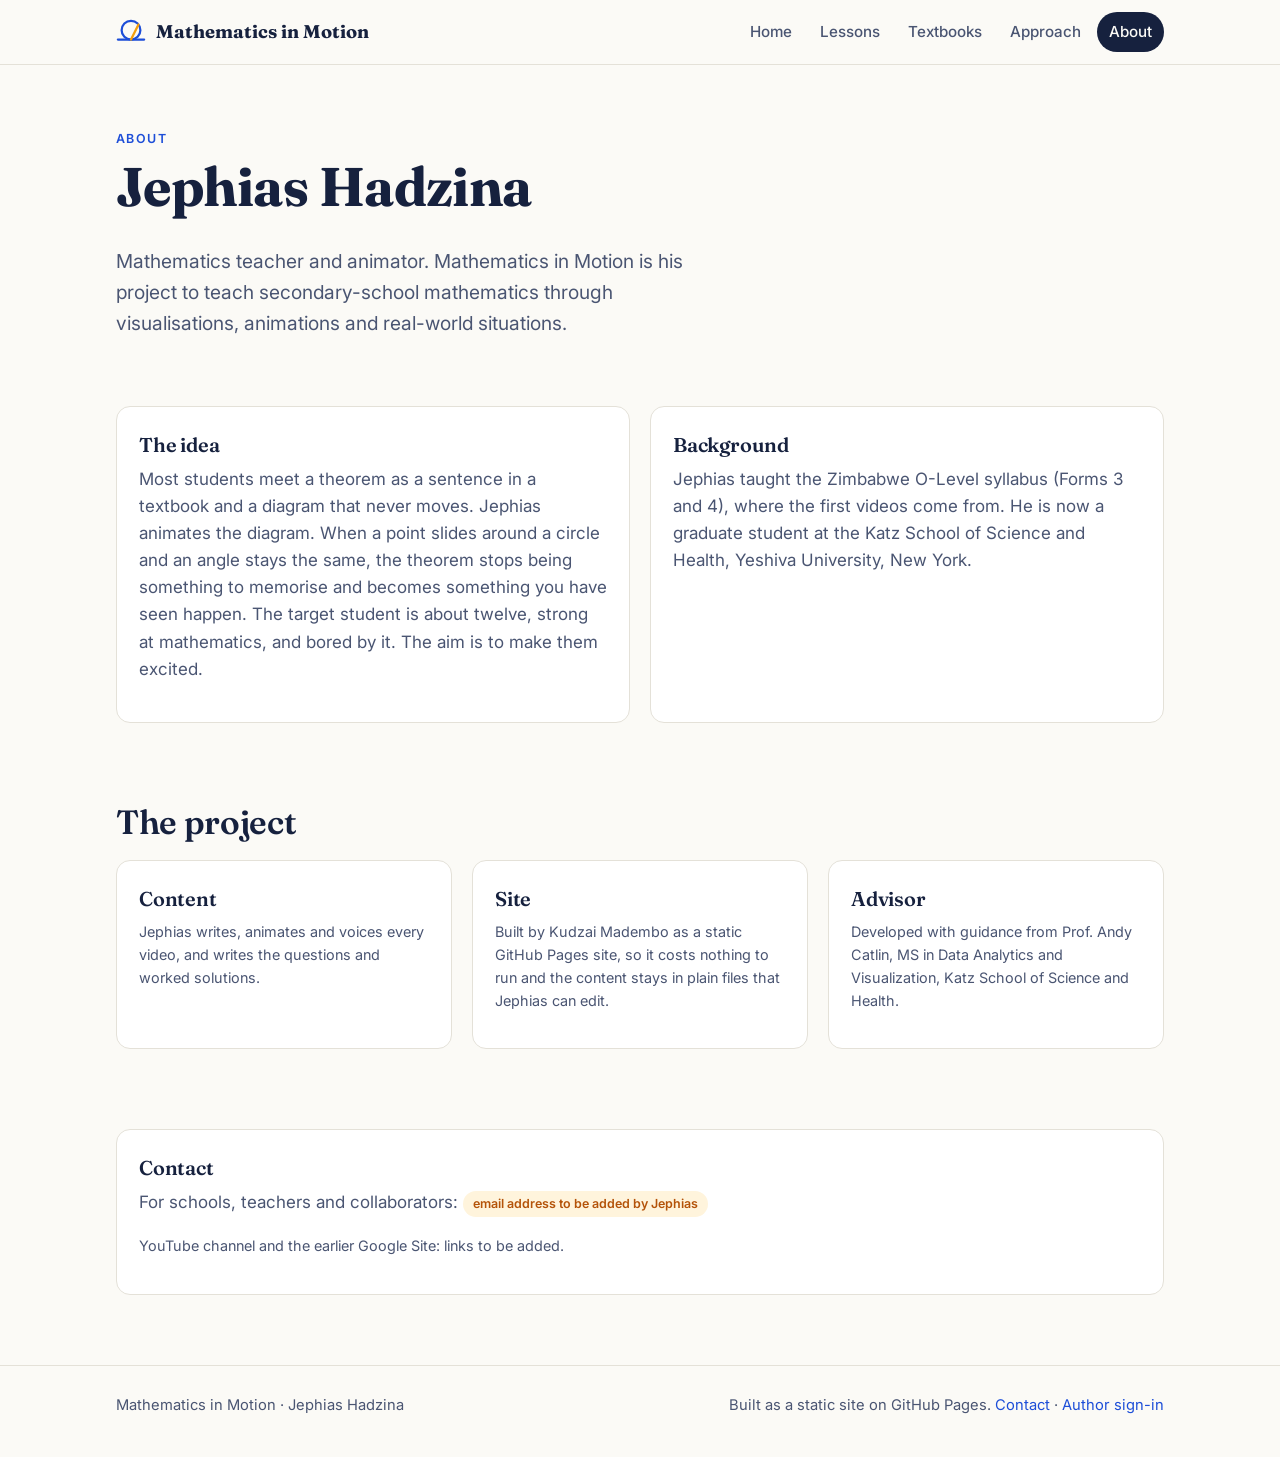
==== about.html @ 214fcb11 "Mathematics in Motion showcase site Seven-page static site for Jephias Hadzina's animated maths less" ====
<!doctype html>
<html lang="en">
<head>
  <meta charset="utf-8">
  <meta name="viewport" content="width=device-width, initial-scale=1">
  <title>About · Mathematics in Motion</title>
  <meta name="description" content="About Jephias Hadzina and the Mathematics in Motion project.">
  <link rel="preconnect" href="https://fonts.googleapis.com">
  <link href="https://fonts.googleapis.com/css2?family=Fraunces:opsz,wght@9..144,600;9..144,700&family=Inter:wght@400;500;600&display=swap" rel="stylesheet">
  <link rel="stylesheet" href="assets/style.css">
</head>
<body>
  <header class="site-header">
    <div class="wrap">
      <a class="brand" href="index.html">
        <svg viewBox="0 0 32 32" aria-hidden="true"><circle cx="16" cy="14" r="10" fill="none" stroke="var(--accent)" stroke-width="2.4"/><line x1="2" y1="24" x2="30" y2="24" stroke="var(--accent)" stroke-width="2.4" stroke-linecap="round"/><line x1="16" y1="24" x2="24" y2="8" stroke="var(--spark)" stroke-width="2.4" stroke-linecap="round"/></svg>
        Mathematics in Motion
      </a>
      <button class="nav-toggle" aria-expanded="false" aria-controls="nav">Menu</button>
      <nav class="nav" id="nav" aria-label="Main">
        <a href="index.html">Home</a>
        <a href="lessons.html">Lessons</a>
        <a href="textbooks.html">Textbooks</a>
        <a href="approach.html">Approach</a>
        <a href="about.html">About</a>
      </nav>
    </div>
  </header>

  <main>
    <section class="hero" style="padding-bottom:8px">
      <div class="wrap">
        <div class="eyebrow">About</div>
        <h1>Jephias Hadzina</h1>
        <p class="lead muted">Mathematics teacher and animator. Mathematics in Motion is his project to teach secondary-school mathematics through visualisations, animations and real-world situations.</p>
      </div>
    </section>

    <section>
      <div class="wrap grid grid-2">
        <div class="card">
          <h3>The idea</h3>
          <!-- Jephias: replace this paragraph with your own words. -->
          <p class="muted">Most students meet a theorem as a sentence in a textbook and a diagram that never moves. Jephias animates the diagram. When a point slides around a circle and an angle stays the same, the theorem stops being something to memorise and becomes something you have seen happen. The target student is about twelve, strong at mathematics, and bored by it. The aim is to make them excited.</p>
        </div>
        <div class="card">
          <h3>Background</h3>
          <!-- Jephias: add your teaching background, where you taught and for how long. -->
          <p class="muted">Jephias taught the Zimbabwe O-Level syllabus (Forms 3 and 4), where the first videos come from. He is now a graduate student at the Katz School of Science and Health, Yeshiva University, New York.</p>
        </div>
      </div>
    </section>

    <section>
      <div class="wrap">
        <h2>The project</h2>
        <div class="grid grid-3" style="margin-top:18px">
          <div class="card"><h3>Content</h3><p class="muted small">Jephias writes, animates and voices every video, and writes the questions and worked solutions.</p></div>
          <div class="card"><h3>Site</h3><p class="muted small">Built by Kudzai Madembo as a static GitHub Pages site, so it costs nothing to run and the content stays in plain files that Jephias can edit.</p></div>
          <div class="card"><h3>Advisor</h3><p class="muted small">Developed with guidance from Prof. Andy Catlin, MS in Data Analytics and Visualization, Katz School of Science and Health.</p></div>
        </div>
      </div>
    </section>

    <section>
      <div class="wrap">
        <div class="card">
          <h3>Contact</h3>
          <!-- Jephias: add the email address or form link you want to be public. -->
          <p class="muted">For schools, teachers and collaborators: <span class="pill pill-amber">email address to be added by Jephias</span></p>
          <p class="muted small">YouTube channel and the earlier Google Site: links to be added.</p>
        </div>
      </div>
    </section>
  </main>

  <footer class="site-footer">
    <div class="wrap">
      <span>Mathematics in Motion · Jephias Hadzina</span>
      <span>Built as a static site on GitHub Pages. <a href="about.html">Contact</a> · <a href="admin.html">Author sign-in</a></span>
    </div>
  </footer>
  <script src="assets/site.js"></script>
</body>
</html>
---- assets/style.css ----
/* Mathematics in Motion - shared styles. Plain CSS, no build step. */
:root {
  --ink: #16213e;
  --ink-soft: #4a5572;
  --paper: #fbfaf6;
  --card: #ffffff;
  --line: #e4e1d8;
  --accent: #1d4ed8;      /* geometry blue */
  --accent-ink: #ffffff;
  --accent-soft: #e8efff;
  --spark: #f59e0b;       /* amber highlight */
  --spark-soft: #fff4dc;
  --ok: #15803d;
  --ok-soft: #e6f6ea;
  --warn: #b45309;
  --warn-soft: #fff1e0;
  --radius: 14px;
  --maxw: 1080px;
  --font-head: "Fraunces", Georgia, "Times New Roman", serif;
  --font-body: "Inter", system-ui, -apple-system, "Segoe UI", Roboto, sans-serif;
}
@media (prefers-color-scheme: dark) {
  :root:not([data-theme="light"]) {
    --ink: #eef0f6; --ink-soft: #aeb6c9; --paper: #0f1626; --card: #182138;
    --line: #2a3450; --accent: #7aa2ff; --accent-ink: #0b1020; --accent-soft: #1b2748;
    --spark: #fbbf24; --spark-soft: #3a2d10; --ok: #4ade80; --ok-soft: #10301c;
    --warn: #fbbf24; --warn-soft: #3a2d10;
  }
}
:root[data-theme="dark"] {
  --ink: #eef0f6; --ink-soft: #aeb6c9; --paper: #0f1626; --card: #182138;
  --line: #2a3450; --accent: #7aa2ff; --accent-ink: #0b1020; --accent-soft: #1b2748;
  --spark: #fbbf24; --spark-soft: #3a2d10; --ok: #4ade80; --ok-soft: #10301c;
  --warn: #fbbf24; --warn-soft: #3a2d10;
}
* { box-sizing: border-box; }
html { scroll-behavior: smooth; }
body {
  margin: 0; background: var(--paper); color: var(--ink);
  font-family: var(--font-body); font-size: 17px; line-height: 1.6;
  -webkit-font-smoothing: antialiased;
}
h1, h2, h3, h4 { font-family: var(--font-head); line-height: 1.15; margin: 0 0 .5em; letter-spacing: -0.01em; }
h1 { font-size: clamp(2rem, 4.5vw, 3.4rem); font-weight: 700; }
h2 { font-size: clamp(1.5rem, 3vw, 2.1rem); font-weight: 600; }
h3 { font-size: 1.25rem; font-weight: 600; }
p { margin: 0 0 1em; }
a { color: var(--accent); text-decoration: none; }
a:hover { text-decoration: underline; }
img, svg, iframe { max-width: 100%; }
.wrap { max-width: var(--maxw); margin: 0 auto; padding: 0 16px; }
.muted { color: var(--ink-soft); }
.small { font-size: .9rem; }
.eyebrow { text-transform: uppercase; letter-spacing: .12em; font-size: .78rem; font-weight: 600; color: var(--accent); margin-bottom: .6em; }

/* Header */
.site-header { position: sticky; top: 0; z-index: 10; background: color-mix(in srgb, var(--paper) 88%, transparent); backdrop-filter: blur(10px); border-bottom: 1px solid var(--line); }
.site-header .wrap { display: flex; align-items: center; justify-content: space-between; gap: 16px; min-height: 64px; position: relative; }
.brand { display: flex; align-items: center; gap: 10px; font-family: var(--font-head); font-weight: 700; font-size: 1.15rem; color: var(--ink); }
.brand:hover { text-decoration: none; }
.brand svg { width: 30px; height: 30px; }
.nav { display: flex; gap: 4px; flex-wrap: wrap; }
.nav a { padding: 8px 12px; border-radius: 999px; color: var(--ink-soft); font-weight: 500; font-size: .95rem; }
.nav a:hover { background: var(--accent-soft); text-decoration: none; color: var(--accent); }
.nav a[aria-current="page"] { background: var(--ink); color: var(--paper); }
.nav-toggle { display: none; background: none; border: 1px solid var(--line); border-radius: 10px; padding: 8px 10px; color: var(--ink); font: inherit; cursor: pointer; }
@media (max-width: 760px) {
  .nav-toggle { display: inline-flex; }
  .nav { display: none; position: absolute; left: 0; right: 0; top: 64px; background: var(--paper); border-bottom: 1px solid var(--line); padding: 10px 16px 16px; flex-direction: column; }
  .nav.open { display: flex; }
  .nav a { padding: 12px 14px; }
}

/* Hero */
.hero { padding: 64px 0 40px; }
.hero-grid { display: grid; grid-template-columns: 1.1fr .9fr; gap: 40px; align-items: center; }
@media (max-width: 860px) { .hero-grid { grid-template-columns: 1fr; } .hero { padding: 40px 0 24px; } }
.hero p.lead { font-size: 1.2rem; color: var(--ink-soft); max-width: 36rem; }
.hero-art { background: var(--card); border: 1px solid var(--line); border-radius: var(--radius); padding: 16px; box-shadow: 0 10px 30px rgba(20,30,60,.06); }
.hero-art svg { width: 100%; height: auto; display: block; }

/* Buttons */
.btn { display: inline-flex; align-items: center; gap: 8px; padding: 12px 20px; border-radius: 999px; border: 1px solid transparent; cursor: pointer; font: inherit; font-weight: 600; text-decoration: none; }
.btn:hover { text-decoration: none; }
.btn-primary { background: var(--accent); color: var(--accent-ink); }
.btn-primary:hover { filter: brightness(1.08); }
.btn-ghost { background: transparent; border-color: var(--line); color: var(--ink); }
.btn-ghost:hover { background: var(--accent-soft); }
.btn-row { display: flex; gap: 12px; flex-wrap: wrap; margin-top: 20px; }

/* Sections and cards */
section { padding: 40px 0; }
.section-head { max-width: 42rem; margin-bottom: 24px; }
.grid { display: grid; gap: 20px; }
.grid-3 { grid-template-columns: repeat(3, 1fr); }
.grid-2 { grid-template-columns: repeat(2, 1fr); }
@media (max-width: 860px) { .grid-3 { grid-template-columns: 1fr 1fr; } }
@media (max-width: 600px) { .grid-3, .grid-2 { grid-template-columns: 1fr; } }
.card { background: var(--card); border: 1px solid var(--line); border-radius: var(--radius); padding: 22px; }
.card h3 { margin-top: .2em; }
.card .num { font-family: var(--font-head); font-size: 2rem; color: var(--accent); line-height: 1; margin-bottom: 10px; }
.pill { display: inline-block; padding: 3px 10px; border-radius: 999px; font-size: .78rem; font-weight: 600; background: var(--accent-soft); color: var(--accent); }
.pill-amber { background: var(--spark-soft); color: var(--warn); }
.pill-green { background: var(--ok-soft); color: var(--ok); }
.pill-grey { background: var(--line); color: var(--ink-soft); }

/* Lesson cards */
.lesson-card { display: grid; grid-template-columns: 120px 1fr; gap: 18px; align-items: start; }
.lesson-card.coming { opacity: .75; }
.lesson-thumb { aspect-ratio: 1; border-radius: 10px; background: var(--accent-soft); display: grid; place-items: center; }
.lesson-thumb svg { width: 86%; height: 86%; }
@media (max-width: 480px) { .lesson-card { grid-template-columns: 1fr; } .lesson-thumb { max-width: 120px; } }

/* Video */
.video-frame { position: relative; aspect-ratio: 16/9; background: #000; border-radius: var(--radius); overflow: hidden; border: 1px solid var(--line); }
.video-frame iframe { position: absolute; inset: 0; width: 100%; height: 100%; border: 0; }
.video-placeholder { position: absolute; inset: 0; display: grid; place-items: center; text-align: center; color: #fff; background: linear-gradient(135deg, #1e293b, #0f172a); padding: 24px; }
.video-placeholder .play { width: 72px; height: 72px; border-radius: 50%; background: var(--spark); display: grid; place-items: center; margin: 0 auto 14px; }

/* Questions */
.question { background: var(--card); border: 1px solid var(--line); border-radius: var(--radius); padding: 22px; margin-bottom: 18px; }
.question-grid { display: grid; grid-template-columns: 1fr 260px; gap: 20px; align-items: start; }
@media (max-width: 700px) { .question-grid { grid-template-columns: 1fr; } .question-grid .figure { order: -1; } }
.figure svg, .figure img { display: block; width: 100%; height: auto; background: var(--paper); border-radius: 10px; border: 1px solid var(--line); }
.answer-row { display: flex; gap: 10px; flex-wrap: wrap; align-items: center; margin-top: 10px; }
.answer-row input { font: inherit; padding: 10px 12px; border: 1px solid var(--line); border-radius: 10px; width: 110px; background: var(--paper); color: var(--ink); }
.answer-row input:focus { outline: 2px solid var(--accent); outline-offset: 1px; }
.feedback { margin-top: 12px; padding: 12px 14px; border-radius: 10px; display: none; }
.feedback.show { display: block; }
.feedback.ok { background: var(--ok-soft); color: var(--ok); }
.feedback.no { background: var(--warn-soft); color: var(--warn); }
details { margin-top: 10px; }
details summary { cursor: pointer; font-weight: 600; color: var(--accent); }
details[open] summary { margin-bottom: 6px; }
.score { background: var(--ink); color: var(--paper); border-radius: var(--radius); padding: 18px 22px; display: flex; justify-content: space-between; align-items: center; gap: 12px; flex-wrap: wrap; }
.score strong { font-family: var(--font-head); font-size: 1.6rem; }

/* Steps */
.steps { counter-reset: step; display: grid; gap: 14px; }
.step { display: grid; grid-template-columns: 44px 1fr; gap: 14px; align-items: start; }
.step::before { counter-increment: step; content: counter(step); width: 40px; height: 40px; border-radius: 50%; background: var(--accent); color: var(--accent-ink); display: grid; place-items: center; font-weight: 700; font-family: var(--font-head); }
.step h3 { margin-bottom: .2em; }
.step.locked::before { background: var(--line); color: var(--ink-soft); }

/* Tables */
table { width: 100%; border-collapse: collapse; background: var(--card); border: 1px solid var(--line); border-radius: var(--radius); overflow: hidden; font-size: .95rem; }
th, td { text-align: left; padding: 12px 14px; border-bottom: 1px solid var(--line); vertical-align: top; }
th { background: var(--accent-soft); color: var(--ink); font-weight: 600; }
tr:last-child td { border-bottom: 0; }
.table-scroll { overflow-x: auto; -webkit-overflow-scrolling: touch; }

/* Callouts */
.callout { border-left: 4px solid var(--spark); background: var(--spark-soft); padding: 14px 18px; border-radius: 0 10px 10px 0; margin: 16px 0; }
.callout.blue { border-color: var(--accent); background: var(--accent-soft); }
.theorem { background: var(--card); border: 1px solid var(--line); border-radius: var(--radius); padding: 22px 24px; display: grid; grid-template-columns: 1fr 240px; gap: 20px; align-items: center; }
@media (max-width: 700px) { .theorem { grid-template-columns: 1fr; } }
.theorem blockquote { margin: 0; font-family: var(--font-head); font-size: 1.3rem; line-height: 1.35; }

/* Footer */
.site-footer { border-top: 1px solid var(--line); padding: 28px 0 40px; color: var(--ink-soft); font-size: .92rem; margin-top: 30px; }
.site-footer .wrap { display: flex; justify-content: space-between; gap: 16px; flex-wrap: wrap; }
.sr-only { position: absolute; width: 1px; height: 1px; overflow: hidden; clip: rect(0 0 0 0); }
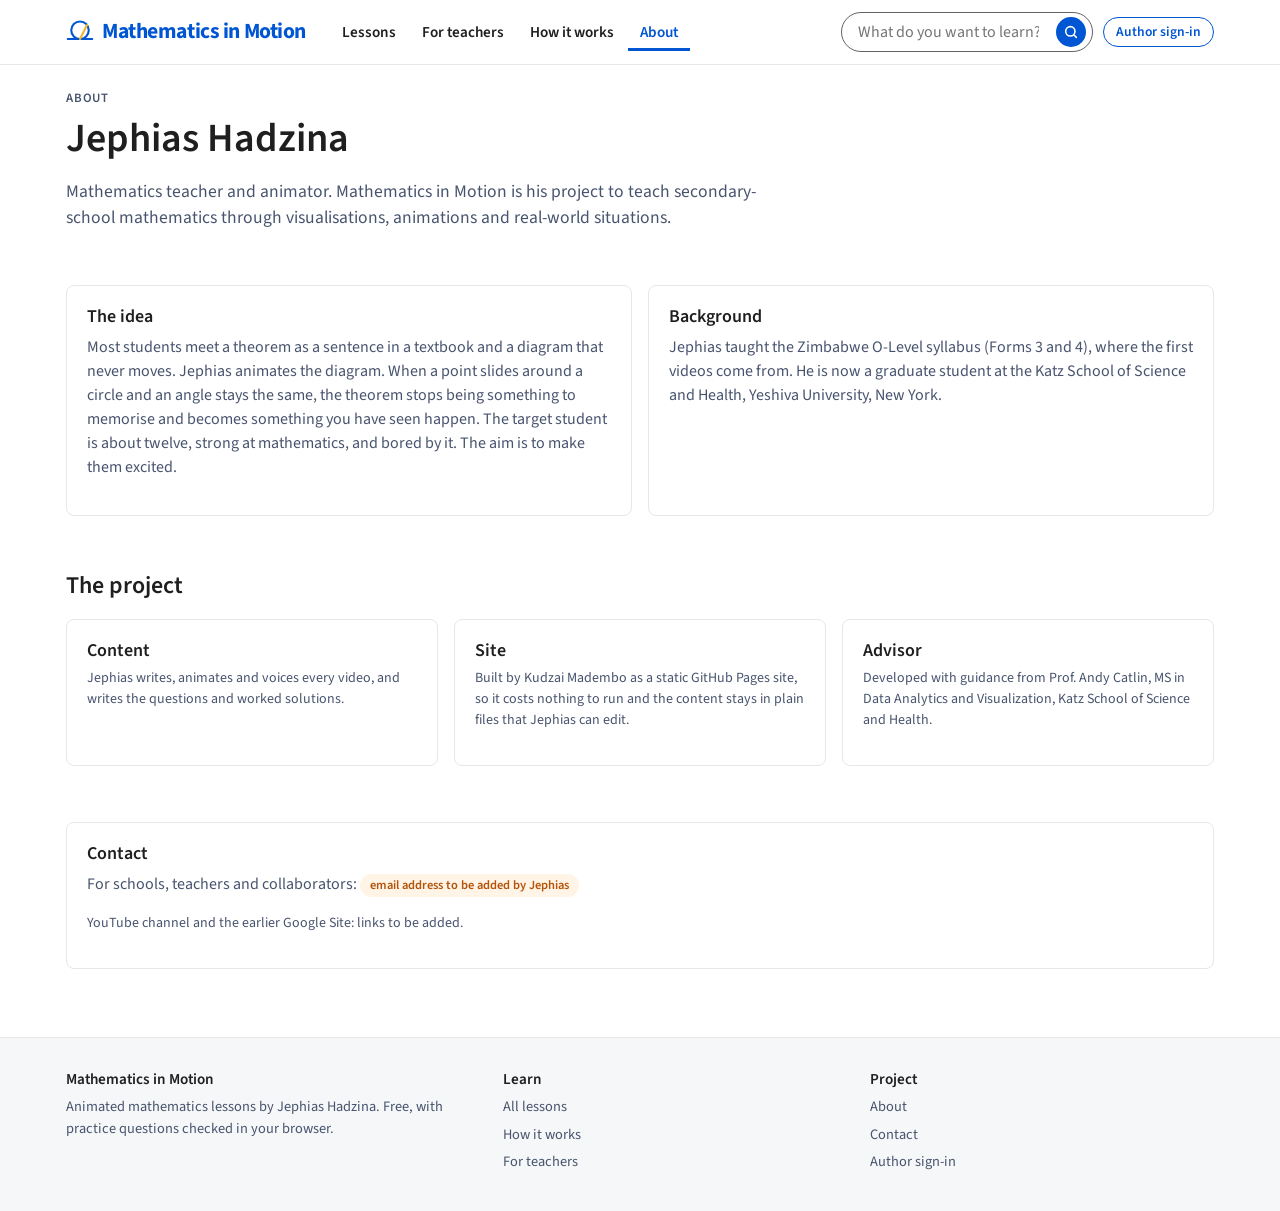
==== commit 66c5b889: "Coursera-style redesign: catalogue home and course player Home and lesson catalogue follow Coursera'" ====
--- a/about.html
+++ b/about.html
@@ -6,26 +6,28 @@
   <title>About · Mathematics in Motion</title>
   <meta name="description" content="About Jephias Hadzina and the Mathematics in Motion project.">
   <link rel="preconnect" href="https://fonts.googleapis.com">
-  <link href="https://fonts.googleapis.com/css2?family=Fraunces:opsz,wght@9..144,600;9..144,700&family=Inter:wght@400;500;600&display=swap" rel="stylesheet">
+  <link href="https://fonts.googleapis.com/css2?family=Source+Sans+3:wght@400;600;700&display=swap" rel="stylesheet">
   <link rel="stylesheet" href="assets/style.css">
 </head>
 <body>
+  <!--HEADER-->
   <header class="site-header">
     <div class="wrap">
-      <a class="brand" href="index.html">
-        <svg viewBox="0 0 32 32" aria-hidden="true"><circle cx="16" cy="14" r="10" fill="none" stroke="var(--accent)" stroke-width="2.4"/><line x1="2" y1="24" x2="30" y2="24" stroke="var(--accent)" stroke-width="2.4" stroke-linecap="round"/><line x1="16" y1="24" x2="24" y2="8" stroke="var(--spark)" stroke-width="2.4" stroke-linecap="round"/></svg>
-        Mathematics in Motion
-      </a>
-      <button class="nav-toggle" aria-expanded="false" aria-controls="nav">Menu</button>
+      <button class="nav-toggle" aria-expanded="false" aria-controls="nav" aria-label="Menu"><svg width="24" height="24" viewBox="0 0 24 24" fill="none" stroke="currentColor" stroke-width="2" stroke-linecap="round"><path d="M4 7h16M4 12h16M4 17h16"/></svg></button>
+      <a class="brand" href="index.html"><svg viewBox="0 0 32 32" aria-hidden="true"><circle cx="16" cy="14" r="10" fill="none" stroke="currentColor" stroke-width="2.4"/><line x1="2" y1="24" x2="30" y2="24" stroke="currentColor" stroke-width="2.4" stroke-linecap="round"/><line x1="16" y1="24" x2="24" y2="8" stroke="#f1b434" stroke-width="2.4" stroke-linecap="round"/></svg>Mathematics in Motion</a>
       <nav class="nav" id="nav" aria-label="Main">
-        <a href="index.html">Home</a>
         <a href="lessons.html">Lessons</a>
-        <a href="textbooks.html">Textbooks</a>
-        <a href="approach.html">Approach</a>
+        <a href="textbooks.html">For teachers</a>
+        <a href="approach.html">How it works</a>
         <a href="about.html">About</a>
       </nav>
+      <div class="header-right">
+        <form class="search" action="lessons.html" method="get" role="search"><label class="sr-only" for="q">Search lessons</label><input id="q" name="q" type="search" placeholder="What do you want to learn?"><button type="submit" aria-label="Search"><svg width="16" height="16" viewBox="0 0 24 24" fill="none" stroke="currentColor" stroke-width="2.4" stroke-linecap="round"><circle cx="11" cy="11" r="7"/><path d="m20 20-3.5-3.5"/></svg></button></form>
+        <a class="btn btn-outline btn-sm" href="admin.html">Author sign-in</a>
+      </div>
     </div>
   </header>
+  <!--/HEADER-->
 
   <main>
     <section class="hero" style="padding-bottom:8px">
@@ -74,12 +76,24 @@
     </section>
   </main>
 
+  <!--FOOTER-->
   <footer class="site-footer">
     <div class="wrap">
-      <span>Mathematics in Motion · Jephias Hadzina</span>
-      <span>Built as a static site on GitHub Pages. <a href="about.html">Contact</a> · <a href="admin.html">Author sign-in</a></span>
+      <div>
+        <h4>Mathematics in Motion</h4>
+        <p>Animated mathematics lessons by Jephias Hadzina. Free, with practice questions checked in your browser.</p>
+      </div>
+      <div>
+        <h4>Learn</h4>
+        <ul><li><a href="lessons.html">All lessons</a></li><li><a href="approach.html">How it works</a></li><li><a href="textbooks.html">For teachers</a></li></ul>
+      </div>
+      <div>
+        <h4>Project</h4>
+        <ul><li><a href="about.html">About</a></li><li><a href="about.html">Contact</a></li><li><a href="admin.html">Author sign-in</a></li></ul>
+      </div>
     </div>
   </footer>
+  <!--/FOOTER-->
   <script src="assets/site.js"></script>
 </body>
 </html>
--- a/assets/style.css
+++ b/assets/style.css
@@ -1,162 +1,301 @@
-/* Mathematics in Motion - shared styles. Plain CSS, no build step. */
+/* Mathematics in Motion - Coursera-style theme. Plain CSS, no build step. */
 :root {
-  --ink: #16213e;
-  --ink-soft: #4a5572;
-  --paper: #fbfaf6;
+  --blue: #0056d2;
+  --blue-dark: #00419e;
+  --blue-soft: #f0f6ff;
+  --blue-chip: #e3ecfb;
+  --ink: #1f1f1f;
+  --ink-2: #48546e;
+  --ink-3: #636363;
+  --line: #e5e7e8;
+  --chip: #f2f5fa;
+  --panel: #f5f7f8;
   --card: #ffffff;
-  --line: #e4e1d8;
-  --accent: #1d4ed8;      /* geometry blue */
-  --accent-ink: #ffffff;
-  --accent-soft: #e8efff;
-  --spark: #f59e0b;       /* amber highlight */
-  --spark-soft: #fff4dc;
-  --ok: #15803d;
-  --ok-soft: #e6f6ea;
+  --paper: #ffffff;
+  --dark: #0d0f12;
+  --amber: #f1b434;
+  --ok: #1f7a3d;
+  --ok-soft: #e7f5ec;
   --warn: #b45309;
-  --warn-soft: #fff1e0;
-  --radius: 14px;
-  --maxw: 1080px;
-  --font-head: "Fraunces", Georgia, "Times New Roman", serif;
-  --font-body: "Inter", system-ui, -apple-system, "Segoe UI", Roboto, sans-serif;
-}
-@media (prefers-color-scheme: dark) {
-  :root:not([data-theme="light"]) {
-    --ink: #eef0f6; --ink-soft: #aeb6c9; --paper: #0f1626; --card: #182138;
-    --line: #2a3450; --accent: #7aa2ff; --accent-ink: #0b1020; --accent-soft: #1b2748;
-    --spark: #fbbf24; --spark-soft: #3a2d10; --ok: #4ade80; --ok-soft: #10301c;
-    --warn: #fbbf24; --warn-soft: #3a2d10;
-  }
-}
-:root[data-theme="dark"] {
-  --ink: #eef0f6; --ink-soft: #aeb6c9; --paper: #0f1626; --card: #182138;
-  --line: #2a3450; --accent: #7aa2ff; --accent-ink: #0b1020; --accent-soft: #1b2748;
-  --spark: #fbbf24; --spark-soft: #3a2d10; --ok: #4ade80; --ok-soft: #10301c;
-  --warn: #fbbf24; --warn-soft: #3a2d10;
+  --warn-soft: #fff4e5;
+  --radius: 8px;
+  --radius-lg: 16px;
+  --maxw: 1180px;
+  --font: "Source Sans 3", "Source Sans Pro", Arial, Helvetica, sans-serif;
+  --shadow: 0 2px 8px rgba(0, 0, 0, .08);
+  --shadow-lg: 0 8px 24px rgba(0, 0, 0, .12);
 }
 * { box-sizing: border-box; }
-html { scroll-behavior: smooth; }
-body {
-  margin: 0; background: var(--paper); color: var(--ink);
-  font-family: var(--font-body); font-size: 17px; line-height: 1.6;
-  -webkit-font-smoothing: antialiased;
-}
-h1, h2, h3, h4 { font-family: var(--font-head); line-height: 1.15; margin: 0 0 .5em; letter-spacing: -0.01em; }
-h1 { font-size: clamp(2rem, 4.5vw, 3.4rem); font-weight: 700; }
-h2 { font-size: clamp(1.5rem, 3vw, 2.1rem); font-weight: 600; }
-h3 { font-size: 1.25rem; font-weight: 600; }
+html { scroll-behavior: smooth; scroll-padding-top: 120px; }
+body { margin: 0; background: var(--paper); color: var(--ink); font-family: var(--font); font-size: 16px; line-height: 1.5; -webkit-font-smoothing: antialiased; }
+h1, h2, h3, h4 { margin: 0 0 .4em; line-height: 1.2; font-weight: 600; letter-spacing: 0; }
+h1 { font-size: clamp(1.75rem, 3.5vw, 2.5rem); }
+h2 { font-size: 1.5rem; }
+h3 { font-size: 1.125rem; }
 p { margin: 0 0 1em; }
-a { color: var(--accent); text-decoration: none; }
+a { color: var(--blue); text-decoration: none; }
 a:hover { text-decoration: underline; }
 img, svg, iframe { max-width: 100%; }
 .wrap { max-width: var(--maxw); margin: 0 auto; padding: 0 16px; }
-.muted { color: var(--ink-soft); }
-.small { font-size: .9rem; }
-.eyebrow { text-transform: uppercase; letter-spacing: .12em; font-size: .78rem; font-weight: 600; color: var(--accent); margin-bottom: .6em; }
+.muted { color: var(--ink-2); }
+.small { font-size: .875rem; }
+.eyebrow { font-size: .8rem; font-weight: 600; color: var(--ink-2); text-transform: uppercase; letter-spacing: .06em; margin-bottom: .5em; }
+.sr-only { position: absolute; width: 1px; height: 1px; overflow: hidden; clip: rect(0 0 0 0); }
 
 /* Header */
-.site-header { position: sticky; top: 0; z-index: 10; background: color-mix(in srgb, var(--paper) 88%, transparent); backdrop-filter: blur(10px); border-bottom: 1px solid var(--line); }
-.site-header .wrap { display: flex; align-items: center; justify-content: space-between; gap: 16px; min-height: 64px; position: relative; }
-.brand { display: flex; align-items: center; gap: 10px; font-family: var(--font-head); font-weight: 700; font-size: 1.15rem; color: var(--ink); }
+.site-header { position: sticky; top: 0; z-index: 20; background: #fff; border-bottom: 1px solid var(--line); }
+.site-header .wrap { display: flex; align-items: center; gap: 16px; min-height: 64px; position: relative; }
+.brand { display: flex; align-items: center; gap: 8px; color: var(--blue); font-weight: 700; font-size: 1.35rem; letter-spacing: -.02em; white-space: nowrap; }
 .brand:hover { text-decoration: none; }
-.brand svg { width: 30px; height: 30px; }
-.nav { display: flex; gap: 4px; flex-wrap: wrap; }
-.nav a { padding: 8px 12px; border-radius: 999px; color: var(--ink-soft); font-weight: 500; font-size: .95rem; }
-.nav a:hover { background: var(--accent-soft); text-decoration: none; color: var(--accent); }
-.nav a[aria-current="page"] { background: var(--ink); color: var(--paper); }
-.nav-toggle { display: none; background: none; border: 1px solid var(--line); border-radius: 10px; padding: 8px 10px; color: var(--ink); font: inherit; cursor: pointer; }
-@media (max-width: 760px) {
+.brand svg { width: 28px; height: 28px; }
+.nav { display: flex; gap: 2px; margin-left: 8px; }
+.nav a { padding: 8px 12px; border-radius: 6px; color: var(--ink); font-weight: 600; font-size: .95rem; }
+.nav a:hover { background: var(--blue-soft); color: var(--blue); text-decoration: none; }
+.nav a[aria-current="page"] { color: var(--blue); box-shadow: inset 0 -3px 0 var(--blue); border-radius: 0; }
+.header-right { margin-left: auto; display: flex; align-items: center; gap: 10px; }
+.search { display: flex; align-items: center; border: 1px solid var(--ink-3); border-radius: 24px; padding: 0 6px 0 14px; height: 40px; background: #fff; }
+.search input { border: 0; outline: 0; font: inherit; width: 200px; background: transparent; color: var(--ink); }
+.search button { border: 0; background: var(--blue); color: #fff; width: 30px; height: 30px; border-radius: 50%; display: grid; place-items: center; cursor: pointer; }
+.nav-toggle { display: none; background: none; border: 0; padding: 8px; cursor: pointer; color: var(--ink); }
+@media (max-width: 900px) {
   .nav-toggle { display: inline-flex; }
-  .nav { display: none; position: absolute; left: 0; right: 0; top: 64px; background: var(--paper); border-bottom: 1px solid var(--line); padding: 10px 16px 16px; flex-direction: column; }
+  .nav { display: none; position: absolute; left: 0; right: 0; top: 64px; background: #fff; border-bottom: 1px solid var(--line); padding: 8px 16px 12px; flex-direction: column; box-shadow: var(--shadow); }
   .nav.open { display: flex; }
-  .nav a { padding: 12px 14px; }
+  .nav a { padding: 12px 10px; }
+  .nav a[aria-current="page"] { box-shadow: none; background: var(--blue-soft); border-radius: 6px; }
+  .search { display: none; }
 }
 
-/* Hero */
-.hero { padding: 64px 0 40px; }
-.hero-grid { display: grid; grid-template-columns: 1.1fr .9fr; gap: 40px; align-items: center; }
-@media (max-width: 860px) { .hero-grid { grid-template-columns: 1fr; } .hero { padding: 40px 0 24px; } }
-.hero p.lead { font-size: 1.2rem; color: var(--ink-soft); max-width: 36rem; }
-.hero-art { background: var(--card); border: 1px solid var(--line); border-radius: var(--radius); padding: 16px; box-shadow: 0 10px 30px rgba(20,30,60,.06); }
-.hero-art svg { width: 100%; height: auto; display: block; }
-
 /* Buttons */
-.btn { display: inline-flex; align-items: center; gap: 8px; padding: 12px 20px; border-radius: 999px; border: 1px solid transparent; cursor: pointer; font: inherit; font-weight: 600; text-decoration: none; }
+.btn { display: inline-flex; align-items: center; justify-content: center; gap: 8px; padding: 10px 20px; border-radius: 24px; border: 1px solid transparent; cursor: pointer; font: inherit; font-weight: 600; font-size: .95rem; text-decoration: none; line-height: 1.2; }
 .btn:hover { text-decoration: none; }
-.btn-primary { background: var(--accent); color: var(--accent-ink); }
-.btn-primary:hover { filter: brightness(1.08); }
-.btn-ghost { background: transparent; border-color: var(--line); color: var(--ink); }
-.btn-ghost:hover { background: var(--accent-soft); }
-.btn-row { display: flex; gap: 12px; flex-wrap: wrap; margin-top: 20px; }
-
-/* Sections and cards */
-section { padding: 40px 0; }
-.section-head { max-width: 42rem; margin-bottom: 24px; }
-.grid { display: grid; gap: 20px; }
+.btn-primary { background: var(--blue); color: #fff; }
+.btn-primary:hover { background: var(--blue-dark); }
+.btn-outline { background: #fff; color: var(--blue); border-color: var(--blue); }
+.btn-outline:hover { background: var(--blue-soft); }
+.btn-ghost { background: transparent; color: var(--ink); border-color: var(--line); }
+.btn-ghost:hover { background: var(--panel); }
+.btn-block { width: 100%; border-radius: var(--radius); padding: 14px 20px; font-size: 1rem; flex-direction: column; gap: 2px; }
+.btn-block small { font-weight: 400; font-size: .8rem; opacity: .9; }
+.btn-sm { padding: 6px 12px; font-size: .85rem; }
+.btn-danger { background: var(--warn-soft); color: var(--warn); }
+.btn-row { display: flex; gap: 12px; flex-wrap: wrap; margin-top: 18px; }
+
+/* Sections */
+section { padding: 28px 0; }
+.section-title { display: flex; align-items: baseline; justify-content: space-between; gap: 12px; margin-bottom: 14px; }
+.section-title h2 { margin: 0; }
+.section-title a { font-weight: 600; }
+
+/* Banner (home hero) */
+.banner { background: var(--dark); color: #fff; border-radius: var(--radius-lg); padding: 36px 32px; display: grid; grid-template-columns: 1.2fr .8fr; gap: 24px; align-items: center; overflow: hidden; position: relative; }
+.banner h1 { color: #fff; margin-bottom: .3em; }
+.banner p { color: rgba(255, 255, 255, .85); max-width: 34rem; font-size: 1.1rem; }
+.banner .btn-outline { background: #fff; color: var(--blue); border-color: #fff; }
+.banner .btn-outline:hover { background: var(--blue-soft); }
+.banner-art svg { width: 100%; max-width: 300px; height: auto; display: block; margin: 0 auto; }
+.banner-tag { display: inline-block; background: rgba(255, 255, 255, .14); border-radius: 4px; padding: 3px 8px; font-size: .8rem; font-weight: 600; letter-spacing: .04em; text-transform: uppercase; margin-bottom: 14px; }
+@media (max-width: 760px) { .banner { grid-template-columns: 1fr; padding: 28px 20px; } .banner-art { display: none; } }
+
+/* Panels and chips */
+.panel { background: var(--blue-soft); border-radius: var(--radius-lg); padding: 22px; }
+.panel h3 { margin-bottom: 12px; }
+.chips { display: flex; gap: 10px; flex-wrap: wrap; }
+.chip { display: inline-flex; align-items: center; gap: 6px; padding: 8px 14px; border-radius: 24px; background: var(--chip); color: var(--ink); font-weight: 600; font-size: .9rem; border: 1px solid transparent; cursor: pointer; font-family: inherit; }
+.chip:hover { border-color: var(--ink-3); text-decoration: none; }
+.chip.active { background: var(--blue); color: #fff; }
+.pill { display: inline-block; padding: 2px 10px; border-radius: 24px; font-size: .78rem; font-weight: 600; background: var(--blue-chip); color: var(--blue-dark); }
+.pill-green { background: var(--ok-soft); color: var(--ok); }
+.pill-grey { background: var(--chip); color: var(--ink-2); }
+.pill-amber { background: var(--warn-soft); color: var(--warn); }
+
+/* Course cards */
+.rail { display: flex; gap: 16px; overflow-x: auto; scroll-snap-type: x mandatory; padding: 4px 4px 12px; margin: 0 -4px; -webkit-overflow-scrolling: touch; }
+.rail > * { flex: 0 0 280px; scroll-snap-align: start; }
+.grid { display: grid; gap: 16px; }
 .grid-3 { grid-template-columns: repeat(3, 1fr); }
+.grid-4 { grid-template-columns: repeat(4, 1fr); }
 .grid-2 { grid-template-columns: repeat(2, 1fr); }
-@media (max-width: 860px) { .grid-3 { grid-template-columns: 1fr 1fr; } }
-@media (max-width: 600px) { .grid-3, .grid-2 { grid-template-columns: 1fr; } }
-.card { background: var(--card); border: 1px solid var(--line); border-radius: var(--radius); padding: 22px; }
-.card h3 { margin-top: .2em; }
-.card .num { font-family: var(--font-head); font-size: 2rem; color: var(--accent); line-height: 1; margin-bottom: 10px; }
-.pill { display: inline-block; padding: 3px 10px; border-radius: 999px; font-size: .78rem; font-weight: 600; background: var(--accent-soft); color: var(--accent); }
-.pill-amber { background: var(--spark-soft); color: var(--warn); }
-.pill-green { background: var(--ok-soft); color: var(--ok); }
-.pill-grey { background: var(--line); color: var(--ink-soft); }
-
-/* Lesson cards */
-.lesson-card { display: grid; grid-template-columns: 120px 1fr; gap: 18px; align-items: start; }
-.lesson-card.coming { opacity: .75; }
-.lesson-thumb { aspect-ratio: 1; border-radius: 10px; background: var(--accent-soft); display: grid; place-items: center; }
-.lesson-thumb svg { width: 86%; height: 86%; }
-@media (max-width: 480px) { .lesson-card { grid-template-columns: 1fr; } .lesson-thumb { max-width: 120px; } }
+@media (max-width: 960px) { .grid-4 { grid-template-columns: repeat(3, 1fr); } }
+@media (max-width: 760px) { .grid-3, .grid-4 { grid-template-columns: repeat(2, 1fr); } }
+@media (max-width: 520px) { .grid-2, .grid-3, .grid-4 { grid-template-columns: 1fr; } }
+.course-card { background: var(--card); border: 1px solid var(--line); border-radius: var(--radius); overflow: hidden; display: flex; flex-direction: column; color: var(--ink); transition: box-shadow .15s; position: relative; }
+.course-card:hover { box-shadow: var(--shadow-lg); text-decoration: none; }
+.course-card.coming { opacity: .8; }
+.course-thumb { aspect-ratio: 16 / 9; background: var(--blue-soft); display: grid; place-items: center; overflow: hidden; }
+.course-thumb img { width: 100%; height: 100%; object-fit: cover; display: block; }
+.course-thumb svg { width: 40%; height: auto; }
+.course-body { padding: 14px 16px 16px; display: flex; flex-direction: column; gap: 6px; flex: 1; }
+.provider { display: flex; align-items: center; gap: 6px; font-size: .8rem; color: var(--ink-2); }
+.provider svg { width: 16px; height: 16px; }
+.course-card h3 { font-size: 1.05rem; margin: 0; }
+.course-card h3 a { color: var(--ink); }
+.course-card h3 a::after { content: ""; position: absolute; inset: 0; }
+.course-meta { margin-top: auto; font-size: .85rem; color: var(--ink-2); display: flex; gap: 8px; flex-wrap: wrap; align-items: center; }
+
+/* Feature tiles */
+.tile { background: var(--blue-soft); border-radius: var(--radius-lg); padding: 22px; display: flex; gap: 16px; align-items: center; color: var(--ink); }
+.tile:hover { text-decoration: none; box-shadow: var(--shadow); }
+.tile svg { width: 48px; height: 48px; flex: none; }
+.tile h3 { margin: 0 0 .2em; }
+.tile p { margin: 0; color: var(--ink-2); font-size: .95rem; }
+
+/* Breadcrumb */
+.crumbs { display: flex; gap: 8px; align-items: center; font-size: .9rem; color: var(--ink-2); padding-top: 12px; padding-bottom: 12px; flex-wrap: wrap; }
+.crumbs a { color: var(--ink-2); }
+.crumbs span.sep { color: var(--ink-3); }
+
+/* Course player (lesson page) */
+.player { display: grid; grid-template-columns: 300px minmax(0, 1fr); min-height: calc(100vh - 64px); }
+.outline { border-right: 1px solid var(--line); background: #fff; position: sticky; top: 64px; height: calc(100vh - 64px); overflow-y: auto; padding: 18px 14px 40px; }
+.outline-head { padding: 0 6px 14px; border-bottom: 1px solid var(--line); margin-bottom: 10px; }
+.outline-head .eyebrow { margin-bottom: 2px; }
+.outline-head h2 { font-size: 1.05rem; margin: 0 0 8px; }
+.progress { height: 6px; background: var(--chip); border-radius: 3px; overflow: hidden; margin: 6px 0 4px; }
+.progress > span { display: block; height: 100%; background: var(--blue); border-radius: 3px; }
+.module-group { margin-bottom: 4px; }
+.module-group > summary { list-style: none; cursor: pointer; padding: 10px 6px; display: flex; align-items: center; gap: 8px; font-weight: 600; border-radius: 6px; }
+.module-group > summary::-webkit-details-marker { display: none; }
+.module-group > summary:hover { background: var(--panel); }
+.module-group > summary .m-caret { margin-left: auto; color: var(--ink-2); flex: none; transition: transform .15s; }
+.module-group[open] > summary .m-caret { transform: rotate(180deg); }
+.module-group > summary .ic { width: 20px; height: 20px; flex: none; color: var(--ink-3); }
+.module-group > summary .m-sub { display: block; font-weight: 400; font-size: .8rem; color: var(--ink-2); }
+.module-group.locked > summary { color: var(--ink-3); cursor: default; }
+.item { display: flex; align-items: flex-start; gap: 10px; padding: 9px 8px 9px 12px; border-radius: 6px; color: var(--ink); font-size: .95rem; margin-left: 8px; }
+.item:hover { background: var(--panel); text-decoration: none; }
+.item.current { background: var(--blue-soft); box-shadow: inset 3px 0 0 var(--blue); }
+.item .ic { width: 20px; height: 20px; flex: none; color: var(--ink-2); margin-top: 1px; }
+.item .ic.done { color: var(--ok); }
+.item .meta { display: block; font-size: .8rem; color: var(--ink-2); }
+.item.locked { color: var(--ink-3); pointer-events: none; }
+.stage { padding: 24px 32px 48px; max-width: 920px; }
+.stage-head { margin-bottom: 18px; }
+.stage-head .eyebrow { margin-bottom: 4px; }
+.stage-head h1 { font-size: 1.75rem; }
+.stage-nav { display: flex; justify-content: space-between; gap: 12px; align-items: center; border-top: 1px solid var(--line); padding-top: 18px; margin-top: 28px; flex-wrap: wrap; }
+.outline-toggle { display: none; }
+@media (max-width: 960px) {
+  .player { grid-template-columns: 1fr; }
+  .outline { position: fixed; left: 0; top: 64px; bottom: 0; width: min(320px, 88vw); z-index: 25; transform: translateX(-100%); transition: transform .2s; box-shadow: var(--shadow-lg); }
+  .outline.open { transform: none; }
+  .outline-toggle { display: inline-flex; margin-bottom: 14px; }
+  .stage { padding: 18px 16px 40px; }
+}
+.quiz-head { background: var(--blue-soft); border-radius: var(--radius); padding: 18px 20px; margin-bottom: 18px; }
+.quiz-head h2 { margin: 0 0 4px; }
+.points { font-size: .8rem; color: var(--ink-2); float: right; }
+.grade { border: 1px solid var(--line); border-radius: var(--radius); padding: 18px 20px; display: flex; gap: 20px; align-items: center; flex-wrap: wrap; }
+.grade .pct { font-size: 2rem; font-weight: 700; color: var(--blue); }
+.grade.pass .pct { color: var(--ok); }
+.reading p { font-size: 1.05rem; line-height: 1.6; }
+.reading blockquote { margin: 0 0 16px; font-size: 1.2rem; font-weight: 600; line-height: 1.35; border-left: 4px solid var(--blue); padding-left: 14px; }
+.info-box { border: 1px solid var(--line); border-radius: var(--radius); padding: 16px 18px; margin-top: 18px; }
+.info-box h3 { font-size: 1rem; margin-bottom: 8px; }
+
+/* Course page (unused now, kept for textbook/approach pages) */
+.course-head { padding: 12px 0 24px; }
+.course-head h1 { margin-bottom: .3em; }
+.partner-row { display: flex; align-items: center; gap: 10px; margin-bottom: 14px; color: var(--ink-2); font-weight: 600; }
+.partner-row svg { width: 26px; height: 26px; }
+.instructor { display: flex; align-items: center; gap: 10px; margin: 10px 0 18px; }
+.avatar { width: 36px; height: 36px; border-radius: 50%; background: var(--blue); color: #fff; display: grid; place-items: center; font-weight: 700; font-size: .9rem; }
+.course-layout { display: grid; grid-template-columns: minmax(0, 1fr) 340px; gap: 32px; align-items: start; }
+@media (max-width: 960px) { .course-layout { grid-template-columns: 1fr; } .course-aside { display: none; } }
+.course-aside { position: sticky; top: 80px; }
+.aside-card { background: #fff; border: 1px solid var(--line); border-radius: var(--radius); padding: 20px; box-shadow: var(--shadow); }
+.aside-card ul { padding-left: 18px; margin: 10px 0 0; color: var(--ink-2); font-size: .95rem; }
+.aside-card li { margin-bottom: 4px; }
+.stats { display: grid; grid-template-columns: repeat(4, 1fr); background: #fff; border: 1px solid var(--line); border-radius: var(--radius); box-shadow: var(--shadow); margin: 8px 0 24px; }
+.stats > div { padding: 16px 18px; border-right: 1px solid var(--line); }
+.stats > div:last-child { border-right: 0; }
+.stats strong { display: block; font-size: 1.1rem; }
+.stats span { font-size: .85rem; color: var(--ink-2); }
+@media (max-width: 760px) { .stats { grid-template-columns: 1fr 1fr; } .stats > div:nth-child(2) { border-right: 0; } .stats > div:nth-child(-n+2) { border-bottom: 1px solid var(--line); } }
+.tabs { position: sticky; top: 64px; z-index: 10; background: #fff; border-bottom: 1px solid var(--line); margin-bottom: 20px; }
+.tabs .wrap { display: flex; gap: 4px; overflow-x: auto; }
+.tabs a { padding: 14px 14px; color: var(--ink); font-weight: 600; white-space: nowrap; border-bottom: 3px solid transparent; }
+.tabs a:hover, .tabs a.active { color: var(--blue); border-color: var(--blue); text-decoration: none; }
+.block { padding: 8px 0 28px; border-bottom: 1px solid var(--line); margin-bottom: 20px; }
+.block h2 { font-size: 1.35rem; margin-bottom: 14px; }
+.outcomes { list-style: none; padding: 0; margin: 0; display: grid; grid-template-columns: 1fr 1fr; gap: 12px 24px; }
+.outcomes li { display: flex; gap: 10px; align-items: flex-start; }
+.outcomes li::before { content: "✓"; color: var(--ink); font-weight: 700; flex: none; }
+@media (max-width: 600px) { .outcomes { grid-template-columns: 1fr; } }
+
+/* Modules accordion */
+.module { border: 1px solid var(--line); border-radius: var(--radius); margin-bottom: 12px; background: #fff; }
+.module summary { list-style: none; cursor: pointer; padding: 16px 18px; display: flex; gap: 14px; align-items: center; }
+.module summary::-webkit-details-marker { display: none; }
+.module summary .m-num { width: 32px; height: 32px; border-radius: 50%; background: var(--blue-soft); color: var(--blue); font-weight: 700; display: grid; place-items: center; flex: none; }
+.module summary .m-title { font-weight: 600; }
+.module summary .m-meta { color: var(--ink-2); font-size: .85rem; display: block; }
+.module summary .m-caret { margin-left: auto; color: var(--ink-2); transition: transform .15s; }
+.module[open] summary .m-caret { transform: rotate(180deg); }
+.module[open] summary { border-bottom: 1px solid var(--line); }
+.module-body { padding: 18px; }
 
 /* Video */
-.video-frame { position: relative; aspect-ratio: 16/9; background: #000; border-radius: var(--radius); overflow: hidden; border: 1px solid var(--line); }
+.video-frame { position: relative; aspect-ratio: 16/9; background: #000; border-radius: var(--radius); overflow: hidden; }
 .video-frame iframe { position: absolute; inset: 0; width: 100%; height: 100%; border: 0; }
-.video-placeholder { position: absolute; inset: 0; display: grid; place-items: center; text-align: center; color: #fff; background: linear-gradient(135deg, #1e293b, #0f172a); padding: 24px; }
-.video-placeholder .play { width: 72px; height: 72px; border-radius: 50%; background: var(--spark); display: grid; place-items: center; margin: 0 auto 14px; }
+.video-placeholder { position: absolute; inset: 0; display: grid; place-items: center; text-align: center; color: #fff; background: linear-gradient(135deg, #1f2937, #0d0f12); padding: 24px; }
+.video-placeholder .play { width: 64px; height: 64px; border-radius: 50%; background: var(--blue); display: grid; place-items: center; margin: 0 auto 12px; }
+
+/* Theorem / idea */
+.idea { display: grid; grid-template-columns: 1fr 260px; gap: 20px; align-items: center; }
+.idea blockquote { margin: 0 0 12px; font-size: 1.15rem; font-weight: 600; line-height: 1.35; border-left: 4px solid var(--blue); padding-left: 14px; }
+@media (max-width: 700px) { .idea { grid-template-columns: 1fr; } }
+.figure img, .figure svg { display: block; width: 100%; height: auto; background: var(--panel); border-radius: var(--radius); border: 1px solid var(--line); }
 
 /* Questions */
-.question { background: var(--card); border: 1px solid var(--line); border-radius: var(--radius); padding: 22px; margin-bottom: 18px; }
-.question-grid { display: grid; grid-template-columns: 1fr 260px; gap: 20px; align-items: start; }
+.question { background: #fff; border: 1px solid var(--line); border-radius: var(--radius); padding: 18px 20px; margin-bottom: 14px; }
+.question-grid { display: grid; grid-template-columns: 1fr 240px; gap: 18px; align-items: start; }
 @media (max-width: 700px) { .question-grid { grid-template-columns: 1fr; } .question-grid .figure { order: -1; } }
-.figure svg, .figure img { display: block; width: 100%; height: auto; background: var(--paper); border-radius: 10px; border: 1px solid var(--line); }
 .answer-row { display: flex; gap: 10px; flex-wrap: wrap; align-items: center; margin-top: 10px; }
-.answer-row input { font: inherit; padding: 10px 12px; border: 1px solid var(--line); border-radius: 10px; width: 110px; background: var(--paper); color: var(--ink); }
-.answer-row input:focus { outline: 2px solid var(--accent); outline-offset: 1px; }
-.feedback { margin-top: 12px; padding: 12px 14px; border-radius: 10px; display: none; }
+.answer-row input { font: inherit; padding: 9px 12px; border: 1px solid var(--ink-3); border-radius: 6px; width: 110px; background: #fff; color: var(--ink); }
+.answer-row input:focus { outline: 2px solid var(--blue); outline-offset: 1px; }
+.feedback { margin-top: 10px; padding: 10px 14px; border-radius: 6px; display: none; }
 .feedback.show { display: block; }
 .feedback.ok { background: var(--ok-soft); color: var(--ok); }
 .feedback.no { background: var(--warn-soft); color: var(--warn); }
-details { margin-top: 10px; }
-details summary { cursor: pointer; font-weight: 600; color: var(--accent); }
-details[open] summary { margin-bottom: 6px; }
-.score { background: var(--ink); color: var(--paper); border-radius: var(--radius); padding: 18px 22px; display: flex; justify-content: space-between; align-items: center; gap: 12px; flex-wrap: wrap; }
-.score strong { font-family: var(--font-head); font-size: 1.6rem; }
-
-/* Steps */
-.steps { counter-reset: step; display: grid; gap: 14px; }
-.step { display: grid; grid-template-columns: 44px 1fr; gap: 14px; align-items: start; }
-.step::before { counter-increment: step; content: counter(step); width: 40px; height: 40px; border-radius: 50%; background: var(--accent); color: var(--accent-ink); display: grid; place-items: center; font-weight: 700; font-family: var(--font-head); }
-.step h3 { margin-bottom: .2em; }
-.step.locked::before { background: var(--line); color: var(--ink-soft); }
+details.solution { margin-top: 8px; }
+details.solution summary { cursor: pointer; font-weight: 600; color: var(--blue); }
+.score { background: var(--blue-soft); border-radius: var(--radius); padding: 16px 20px; display: flex; justify-content: space-between; align-items: center; gap: 12px; flex-wrap: wrap; }
+.score strong { font-size: 1.4rem; }
 
 /* Tables */
-table { width: 100%; border-collapse: collapse; background: var(--card); border: 1px solid var(--line); border-radius: var(--radius); overflow: hidden; font-size: .95rem; }
+table { width: 100%; border-collapse: collapse; background: #fff; border: 1px solid var(--line); font-size: .95rem; }
 th, td { text-align: left; padding: 12px 14px; border-bottom: 1px solid var(--line); vertical-align: top; }
-th { background: var(--accent-soft); color: var(--ink); font-weight: 600; }
+th { background: var(--panel); font-weight: 600; }
 tr:last-child td { border-bottom: 0; }
 .table-scroll { overflow-x: auto; -webkit-overflow-scrolling: touch; }
 
-/* Callouts */
-.callout { border-left: 4px solid var(--spark); background: var(--spark-soft); padding: 14px 18px; border-radius: 0 10px 10px 0; margin: 16px 0; }
-.callout.blue { border-color: var(--accent); background: var(--accent-soft); }
-.theorem { background: var(--card); border: 1px solid var(--line); border-radius: var(--radius); padding: 22px 24px; display: grid; grid-template-columns: 1fr 240px; gap: 20px; align-items: center; }
-@media (max-width: 700px) { .theorem { grid-template-columns: 1fr; } }
-.theorem blockquote { margin: 0; font-family: var(--font-head); font-size: 1.3rem; line-height: 1.35; }
+/* Misc */
+.card { background: #fff; border: 1px solid var(--line); border-radius: var(--radius); padding: 20px; }
+.card .num { font-size: 1.8rem; font-weight: 700; color: var(--blue); line-height: 1; margin-bottom: 8px; }
+.callout { border-left: 4px solid var(--blue); background: var(--blue-soft); padding: 14px 18px; border-radius: 0 var(--radius) var(--radius) 0; margin: 16px 0; }
+.callout.amber { border-color: var(--amber); background: var(--warn-soft); }
+.steps { counter-reset: step; display: grid; gap: 12px; }
+.step { display: grid; grid-template-columns: 40px 1fr; gap: 14px; align-items: start; }
+.step::before { counter-increment: step; content: counter(step); width: 36px; height: 36px; border-radius: 50%; background: var(--blue); color: #fff; display: grid; place-items: center; font-weight: 700; }
+.step.locked::before { background: var(--chip); color: var(--ink-2); }
+.step h3 { margin-bottom: .1em; }
+.page-head { padding-top: 20px; padding-bottom: 8px; }
+.page-head p.lead { font-size: 1.1rem; color: var(--ink-2); max-width: 46rem; }
+.mobile-cta { display: none; position: fixed; left: 0; right: 0; bottom: 0; padding: 10px 16px; background: #fff; border-top: 1px solid var(--line); z-index: 15; }
+@media (max-width: 960px) { .mobile-cta { display: block; } body.has-mobile-cta { padding-bottom: 76px; } }
+
+/* Simple page headers (textbooks, approach, about, admin) */
+.hero { padding: 24px 0 8px; }
+.hero .lead, .lead { font-size: 1.1rem; color: var(--ink-2); max-width: 46rem; }
+.section-head { max-width: 46rem; margin-bottom: 16px; }
+.section-head h2 { margin-bottom: .2em; }
 
 /* Footer */
-.site-footer { border-top: 1px solid var(--line); padding: 28px 0 40px; color: var(--ink-soft); font-size: .92rem; margin-top: 30px; }
-.site-footer .wrap { display: flex; justify-content: space-between; gap: 16px; flex-wrap: wrap; }
-.sr-only { position: absolute; width: 1px; height: 1px; overflow: hidden; clip: rect(0 0 0 0); }
+.site-footer { background: var(--panel); border-top: 1px solid var(--line); padding: 32px 0; margin-top: 40px; color: var(--ink-2); font-size: .9rem; }
+.site-footer .wrap { display: grid; grid-template-columns: 1.2fr 1fr 1fr; gap: 24px; }
+.site-footer h4 { margin-bottom: 8px; color: var(--ink); font-size: .95rem; }
+.site-footer ul { list-style: none; padding: 0; margin: 0; }
+.site-footer li { margin-bottom: 6px; }
+.site-footer a { color: var(--ink-2); }
+@media (max-width: 700px) { .site-footer .wrap { grid-template-columns: 1fr; } }
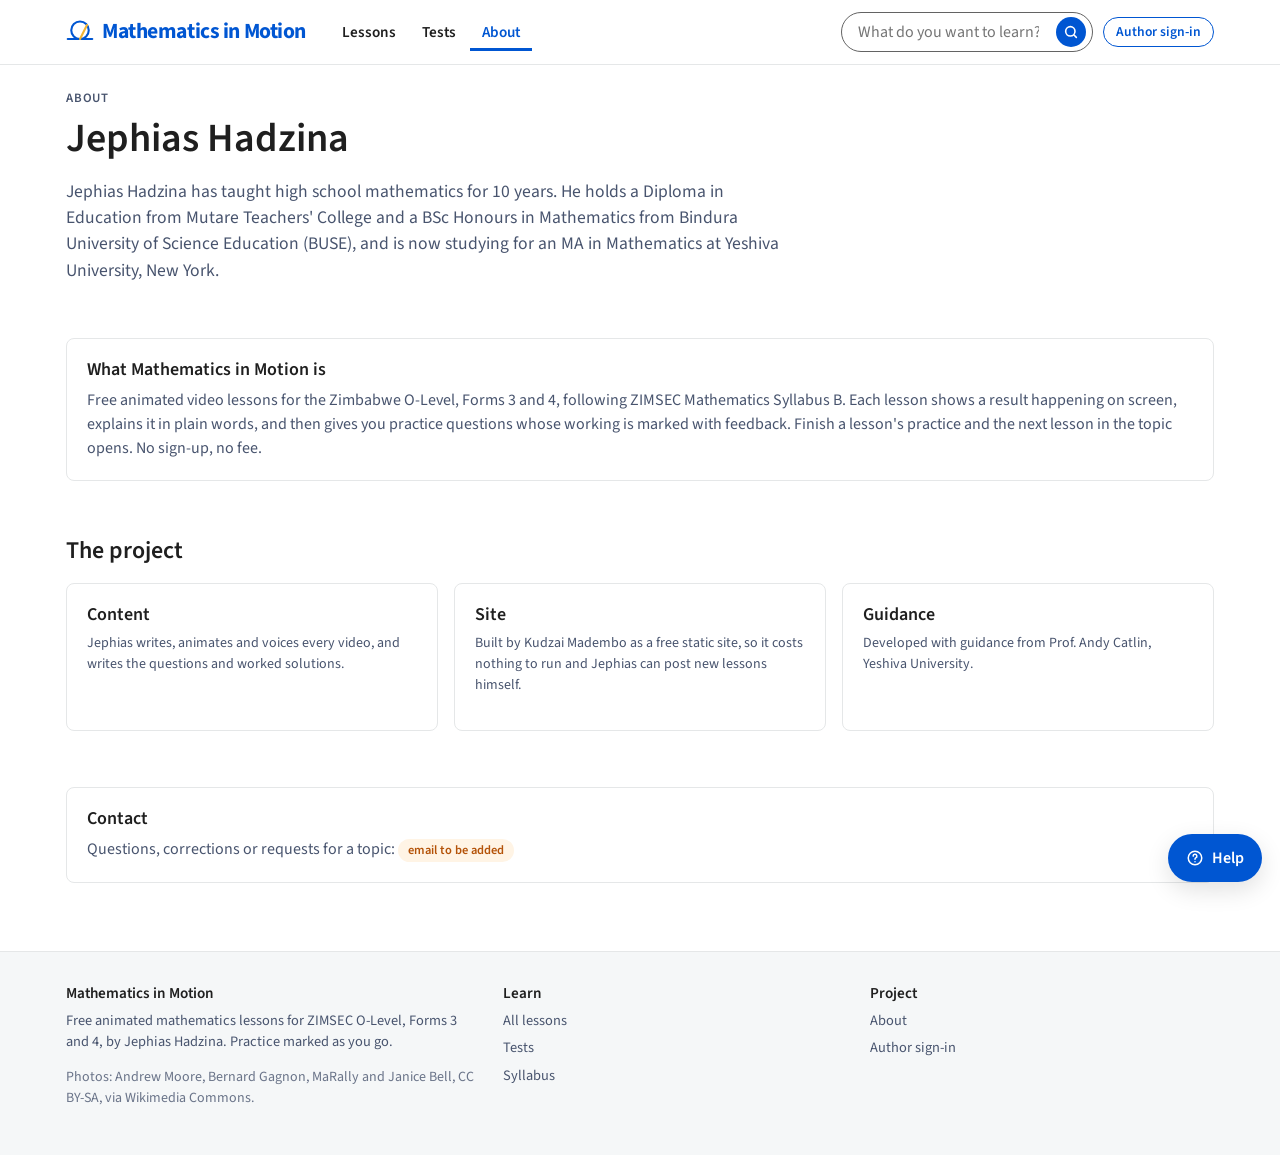
==== commit af9e2e1d: "Student pages: Lessons/Tests/About nav, ZIMSEC copy, About bio, photos, no US references; remove How" ====
--- a/about.html
+++ b/about.html
@@ -4,7 +4,7 @@
   <meta charset="utf-8">
   <meta name="viewport" content="width=device-width, initial-scale=1">
   <title>About · Mathematics in Motion</title>
-  <meta name="description" content="About Jephias Hadzina and the Mathematics in Motion project.">
+  <meta name="description" content="About Jephias Hadzina and Mathematics in Motion, free animated lessons for ZIMSEC O-Level mathematics.">
   <link rel="preconnect" href="https://fonts.googleapis.com">
   <link href="https://fonts.googleapis.com/css2?family=Source+Sans+3:wght@400;600;700&display=swap" rel="stylesheet">
   <link rel="stylesheet" href="assets/style.css">
@@ -17,8 +17,7 @@
       <a class="brand" href="index.html"><svg viewBox="0 0 32 32" aria-hidden="true"><circle cx="16" cy="14" r="10" fill="none" stroke="currentColor" stroke-width="2.4"/><line x1="2" y1="24" x2="30" y2="24" stroke="currentColor" stroke-width="2.4" stroke-linecap="round"/><line x1="16" y1="24" x2="24" y2="8" stroke="#f1b434" stroke-width="2.4" stroke-linecap="round"/></svg>Mathematics in Motion</a>
       <nav class="nav" id="nav" aria-label="Main">
         <a href="lessons.html">Lessons</a>
-        <a href="textbooks.html">For teachers</a>
-        <a href="approach.html">How it works</a>
+        <a href="test.html">Tests</a>
         <a href="about.html">About</a>
       </nav>
       <div class="header-right">
@@ -31,24 +30,24 @@
 
   <main>
     <section class="hero" style="padding-bottom:8px">
-      <div class="wrap">
-        <div class="eyebrow">About</div>
-        <h1>Jephias Hadzina</h1>
-        <p class="lead muted">Mathematics teacher and animator. Mathematics in Motion is his project to teach secondary-school mathematics through visualisations, animations and real-world situations.</p>
+      <div class="wrap" style="display:grid;grid-template-columns:1fr auto;gap:28px;align-items:start">
+        <div>
+          <div class="eyebrow">About</div>
+          <h1>Jephias Hadzina</h1>
+          <p class="lead muted">Jephias Hadzina has taught high school mathematics for 10 years. He holds a Diploma in Education from Mutare Teachers' College and a BSc Honours in Mathematics from Bindura University of Science Education (BUSE), and is now studying for an MA in Mathematics at Yeshiva University, New York.</p>
+        </div>
+        <!-- Photo of Jephias: drop the file at assets/img/jephias.jpg. The image hides itself if the file is missing. -->
+        <div class="about-photo-wrap">
+          <img class="about-photo" src="assets/img/jephias.jpg" alt="Jephias Hadzina" width="220" height="220" style="width:220px;max-width:40vw;height:auto;border-radius:12px;object-fit:cover;display:block" onerror="this.style.display='none'">
+        </div>
       </div>
     </section>
 
     <section>
-      <div class="wrap grid grid-2">
+      <div class="wrap">
         <div class="card">
-          <h3>The idea</h3>
-          <!-- Jephias: replace this paragraph with your own words. -->
-          <p class="muted">Most students meet a theorem as a sentence in a textbook and a diagram that never moves. Jephias animates the diagram. When a point slides around a circle and an angle stays the same, the theorem stops being something to memorise and becomes something you have seen happen. The target student is about twelve, strong at mathematics, and bored by it. The aim is to make them excited.</p>
-        </div>
-        <div class="card">
-          <h3>Background</h3>
-          <!-- Jephias: add your teaching background, where you taught and for how long. -->
-          <p class="muted">Jephias taught the Zimbabwe O-Level syllabus (Forms 3 and 4), where the first videos come from. He is now a graduate student at the Katz School of Science and Health, Yeshiva University, New York.</p>
+          <h3>What Mathematics in Motion is</h3>
+          <p class="muted" style="margin:0">Free animated video lessons for the Zimbabwe O-Level, Forms 3 and 4, following ZIMSEC Mathematics Syllabus B. Each lesson shows a result happening on screen, explains it in plain words, and then gives you practice questions whose working is marked with feedback. Finish a lesson's practice and the next lesson in the topic opens. No sign-up, no fee.</p>
         </div>
       </div>
     </section>
@@ -58,8 +57,8 @@
         <h2>The project</h2>
         <div class="grid grid-3" style="margin-top:18px">
           <div class="card"><h3>Content</h3><p class="muted small">Jephias writes, animates and voices every video, and writes the questions and worked solutions.</p></div>
-          <div class="card"><h3>Site</h3><p class="muted small">Built by Kudzai Madembo as a static GitHub Pages site, so it costs nothing to run and the content stays in plain files that Jephias can edit.</p></div>
-          <div class="card"><h3>Advisor</h3><p class="muted small">Developed with guidance from Prof. Andy Catlin, MS in Data Analytics and Visualization, Katz School of Science and Health.</p></div>
+          <div class="card"><h3>Site</h3><p class="muted small">Built by Kudzai Madembo as a free static site, so it costs nothing to run and Jephias can post new lessons himself.</p></div>
+          <div class="card"><h3>Guidance</h3><p class="muted small">Developed with guidance from Prof. Andy Catlin, Yeshiva University.</p></div>
         </div>
       </div>
     </section>
@@ -68,9 +67,8 @@
       <div class="wrap">
         <div class="card">
           <h3>Contact</h3>
-          <!-- Jephias: add the email address or form link you want to be public. -->
-          <p class="muted">For schools, teachers and collaborators: <span class="pill pill-amber">email address to be added by Jephias</span></p>
-          <p class="muted small">YouTube channel and the earlier Google Site: links to be added.</p>
+          <!-- Jephias: add the email address you want to be public. -->
+          <p class="muted" style="margin:0">Questions, corrections or requests for a topic: <span class="pill pill-amber">email to be added</span></p>
         </div>
       </div>
     </section>
@@ -81,19 +79,24 @@
     <div class="wrap">
       <div>
         <h4>Mathematics in Motion</h4>
-        <p>Animated mathematics lessons by Jephias Hadzina. Free, with practice questions checked in your browser.</p>
+        <p>Free animated mathematics lessons for ZIMSEC O-Level, Forms 3 and 4, by Jephias Hadzina. Practice marked as you go.</p>
+        <p class="small" style="margin-top:8px;opacity:.8">Photos: Andrew Moore, Bernard Gagnon, MaRally and Janice Bell, CC BY-SA, via Wikimedia Commons.</p>
       </div>
       <div>
         <h4>Learn</h4>
-        <ul><li><a href="lessons.html">All lessons</a></li><li><a href="approach.html">How it works</a></li><li><a href="textbooks.html">For teachers</a></li></ul>
+        <ul><li><a href="lessons.html">All lessons</a></li><li><a href="test.html">Tests</a></li><li><a href="syllabus.html">Syllabus</a></li></ul>
       </div>
       <div>
         <h4>Project</h4>
-        <ul><li><a href="about.html">About</a></li><li><a href="about.html">Contact</a></li><li><a href="admin.html">Author sign-in</a></li></ul>
+        <ul><li><a href="about.html">About</a></li><li><a href="admin.html">Author sign-in</a></li></ul>
       </div>
     </div>
   </footer>
   <!--/FOOTER-->
+  <script src="assets/config.js"></script>
+  <script src="content/lessons.js"></script>
+  <script src="assets/data.js"></script>
   <script src="assets/site.js"></script>
+  <script src="assets/help.js"></script>
 </body>
 </html>
--- a/assets/style.css
+++ b/assets/style.css
@@ -49,7 +49,7 @@
 .brand:hover { text-decoration: none; }
 .brand svg { width: 28px; height: 28px; }
 .nav { display: flex; gap: 2px; margin-left: 8px; }
-.nav a { padding: 8px 12px; border-radius: 6px; color: var(--ink); font-weight: 600; font-size: .95rem; }
+.nav a { padding: 8px 12px; border-radius: 6px; color: var(--ink); font-weight: 600; font-size: .95rem; white-space: nowrap; }
 .nav a:hover { background: var(--blue-soft); color: var(--blue); text-decoration: none; }
 .nav a[aria-current="page"] { color: var(--blue); box-shadow: inset 0 -3px 0 var(--blue); border-radius: 0; }
 .header-right { margin-left: auto; display: flex; align-items: center; gap: 10px; }
@@ -57,6 +57,7 @@
 .search input { border: 0; outline: 0; font: inherit; width: 200px; background: transparent; color: var(--ink); }
 .search button { border: 0; background: var(--blue); color: #fff; width: 30px; height: 30px; border-radius: 50%; display: grid; place-items: center; cursor: pointer; }
 .nav-toggle { display: none; background: none; border: 0; padding: 8px; cursor: pointer; color: var(--ink); }
+@media (max-width: 1024px) { .search input { width: 140px; } }
 @media (max-width: 900px) {
   .nav-toggle { display: inline-flex; }
   .nav { display: none; position: absolute; left: 0; right: 0; top: 64px; background: #fff; border-bottom: 1px solid var(--line); padding: 8px 16px 12px; flex-direction: column; box-shadow: var(--shadow); }
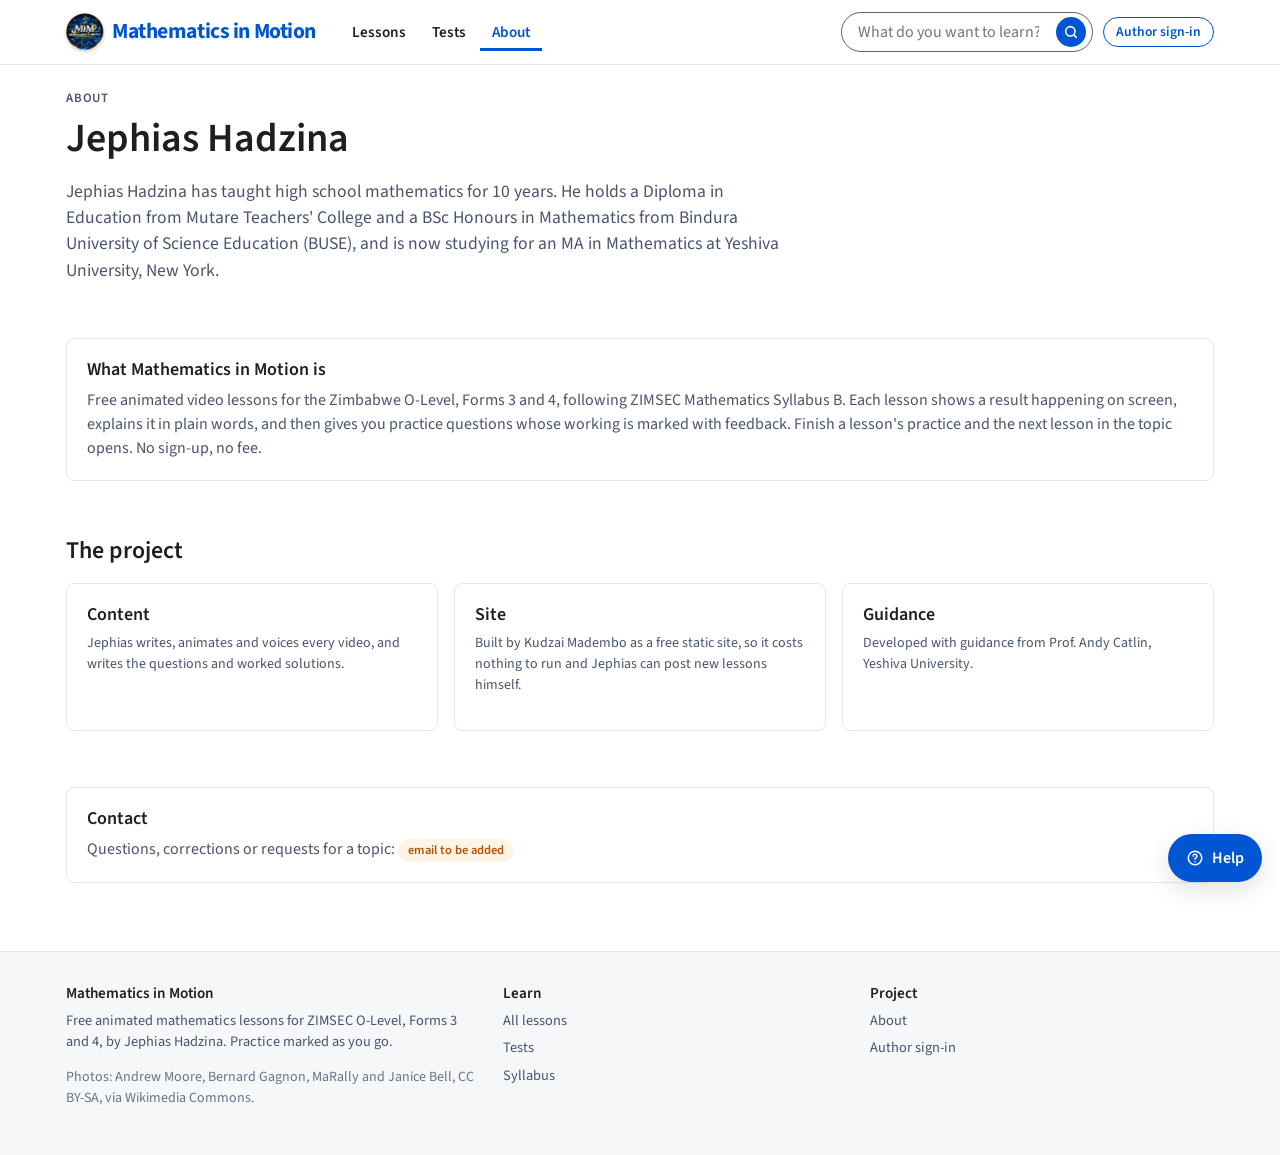
==== commit 04d48b2f: "Add the Mathematics in Motion logo: header, favicon, lesson cards" ====
--- a/about.html
+++ b/about.html
@@ -7,6 +7,7 @@
   <meta name="description" content="About Jephias Hadzina and Mathematics in Motion, free animated lessons for ZIMSEC O-Level mathematics.">
   <link rel="preconnect" href="https://fonts.googleapis.com">
   <link href="https://fonts.googleapis.com/css2?family=Source+Sans+3:wght@400;600;700&display=swap" rel="stylesheet">
+  <link rel="icon" type="image/webp" href="assets/img/logo.webp">
   <link rel="stylesheet" href="assets/style.css">
 </head>
 <body>
@@ -14,7 +15,7 @@
   <header class="site-header">
     <div class="wrap">
       <button class="nav-toggle" aria-expanded="false" aria-controls="nav" aria-label="Menu"><svg width="24" height="24" viewBox="0 0 24 24" fill="none" stroke="currentColor" stroke-width="2" stroke-linecap="round"><path d="M4 7h16M4 12h16M4 17h16"/></svg></button>
-      <a class="brand" href="index.html"><svg viewBox="0 0 32 32" aria-hidden="true"><circle cx="16" cy="14" r="10" fill="none" stroke="currentColor" stroke-width="2.4"/><line x1="2" y1="24" x2="30" y2="24" stroke="currentColor" stroke-width="2.4" stroke-linecap="round"/><line x1="16" y1="24" x2="24" y2="8" stroke="#f1b434" stroke-width="2.4" stroke-linecap="round"/></svg>Mathematics in Motion</a>
+      <a class="brand" href="index.html"><img src="assets/img/logo.webp" alt="" class="brand-logo">Mathematics in Motion</a>
       <nav class="nav" id="nav" aria-label="Main">
         <a href="lessons.html">Lessons</a>
         <a href="test.html">Tests</a>
--- a/assets/style.css
+++ b/assets/style.css
@@ -48,6 +48,7 @@
 .brand { display: flex; align-items: center; gap: 8px; color: var(--blue); font-weight: 700; font-size: 1.35rem; letter-spacing: -.02em; white-space: nowrap; }
 .brand:hover { text-decoration: none; }
 .brand svg { width: 28px; height: 28px; }
+.brand-logo { width: 38px; height: 38px; border-radius: 50%; object-fit: cover; box-shadow: 0 1px 3px rgba(0,0,0,.2); }
 .nav { display: flex; gap: 2px; margin-left: 8px; }
 .nav a { padding: 8px 12px; border-radius: 6px; color: var(--ink); font-weight: 600; font-size: .95rem; white-space: nowrap; }
 .nav a:hover { background: var(--blue-soft); color: var(--blue); text-decoration: none; }
